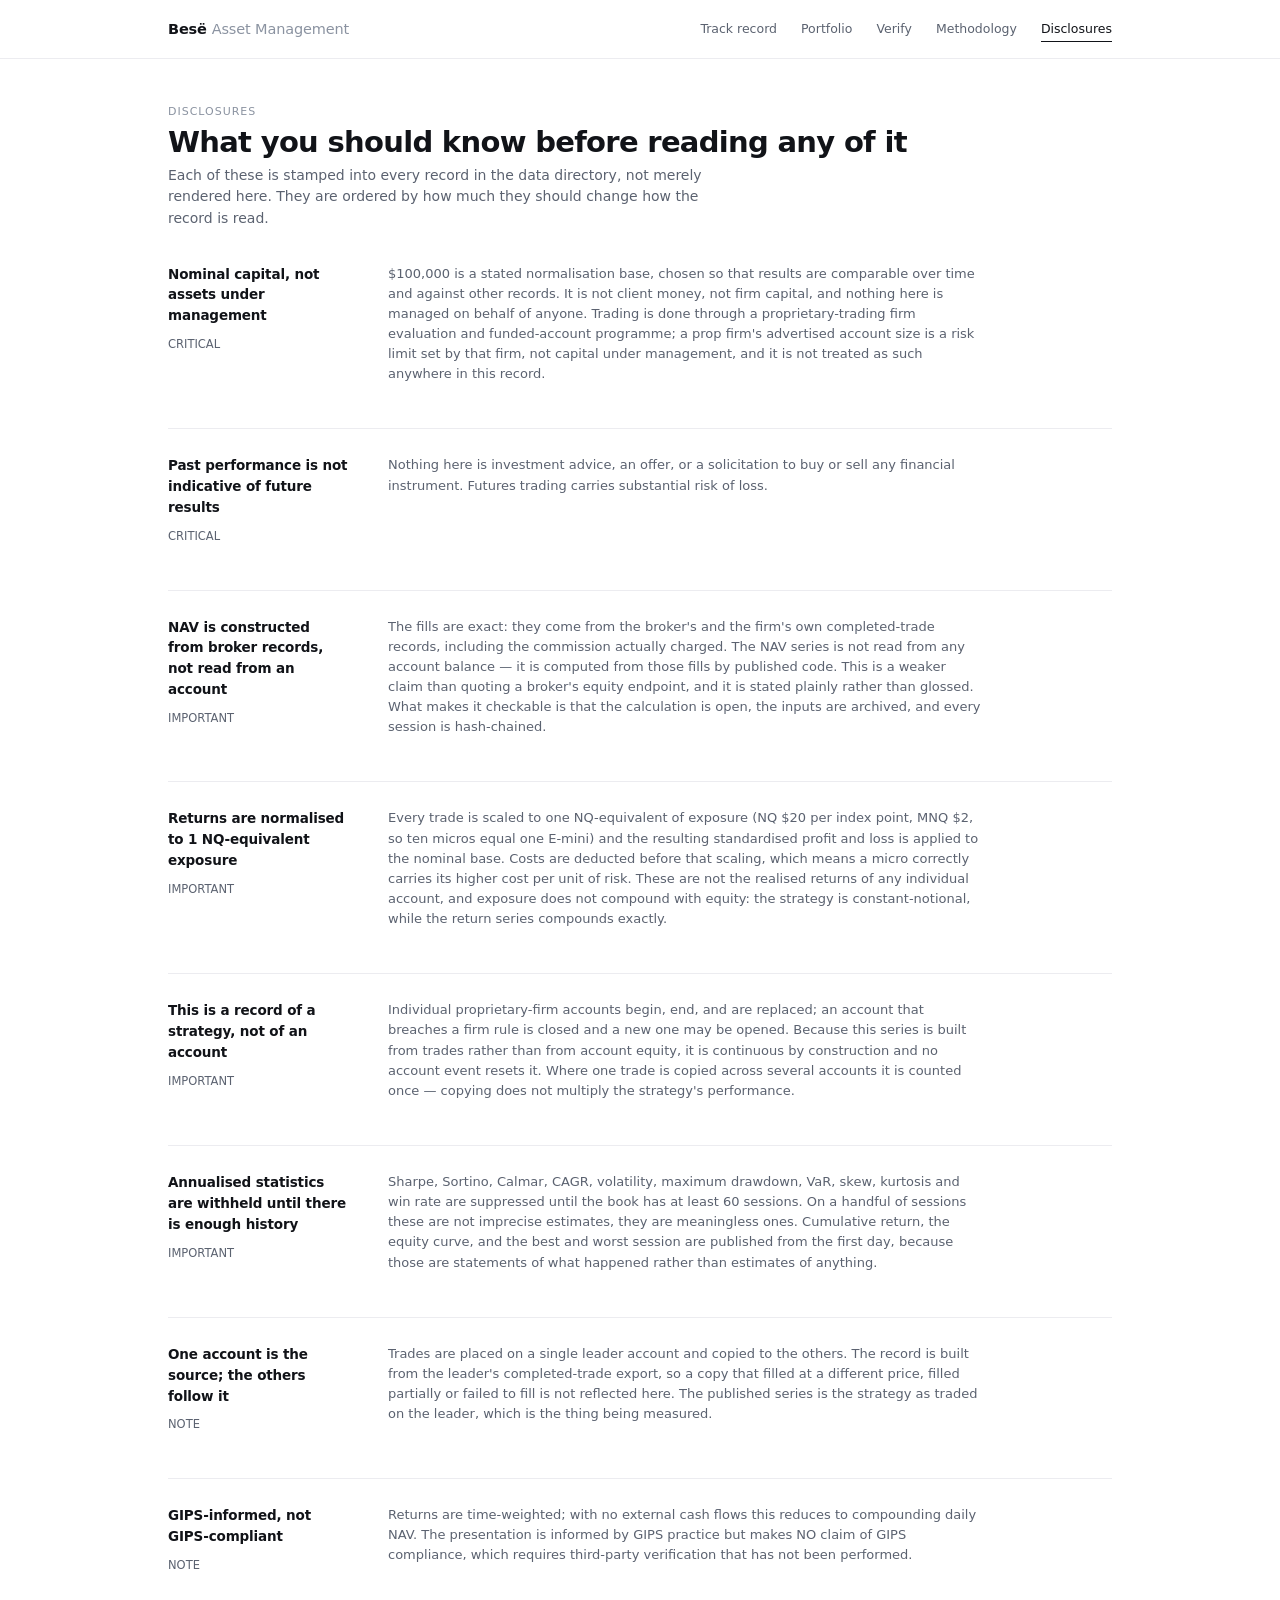
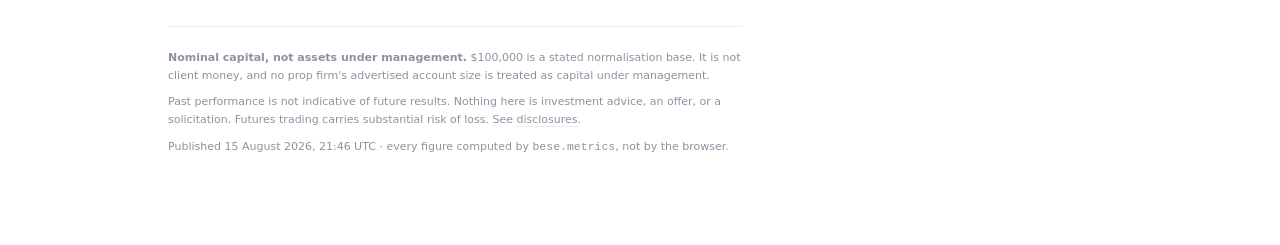
==== docs/disclosures.html @ 8b449eb2 "Besë track record: publisher, metric engine, hash chain, verification and site" ====
<!DOCTYPE html><html lang="en"><head><meta charset="utf-8">
<meta name="viewport" content="width=device-width,initial-scale=1">
<title>Disclosures · Besë Asset Management</title>
<link rel="stylesheet" href="style.css"></head><body>
<header class="top"><div class="in">
<a class="brand" href="index.html">Besë <span>Asset Management</span></a>
<nav><a href="index.html">Track record</a><a href="portfolio.html">Portfolio</a><a href="verify.html">Verify</a><a href="methodology.html">Methodology</a><a href="disclosures.html" class=on>Disclosures</a></nav></div></header>
<div class="wrap">
<p class="eyebrow">Disclosures</p>
<h1>What you should know before reading any of it</h1>
<p class="lede">Each of these is stamped into every record in the data directory,
not merely rendered here. They are ordered by how much they should change how the
record is read.</p>
<section class="blk first"><div class="rail"><h2>Nominal capital, not assets under management</h2><div class="note">CRITICAL</div></div><div class="body"><div class="prose"><p>$100,000 is a stated normalisation base, chosen so that results are comparable over time and against other records. It is not client money, not firm capital, and nothing here is managed on behalf of anyone. Trading is done through a proprietary-trading firm evaluation and funded-account programme; a prop firm&#x27;s advertised account size is a risk limit set by that firm, not capital under management, and it is not treated as such anywhere in this record.</p></div></div></section><section class="blk"><div class="rail"><h2>Past performance is not indicative of future results</h2><div class="note">CRITICAL</div></div><div class="body"><div class="prose"><p>Nothing here is investment advice, an offer, or a solicitation to buy or sell any financial instrument. Futures trading carries substantial risk of loss.</p></div></div></section><section class="blk"><div class="rail"><h2>NAV is constructed from broker records, not read from an account</h2><div class="note">IMPORTANT</div></div><div class="body"><div class="prose"><p>The fills are exact: they come from the broker&#x27;s and the firm&#x27;s own completed-trade records, including the commission actually charged. The NAV series is not read from any account balance — it is computed from those fills by published code. This is a weaker claim than quoting a broker&#x27;s equity endpoint, and it is stated plainly rather than glossed. What makes it checkable is that the calculation is open, the inputs are archived, and every session is hash-chained.</p></div></div></section><section class="blk"><div class="rail"><h2>Returns are normalised to 1 NQ-equivalent exposure</h2><div class="note">IMPORTANT</div></div><div class="body"><div class="prose"><p>Every trade is scaled to one NQ-equivalent of exposure (NQ $20 per index point, MNQ $2, so ten micros equal one E-mini) and the resulting standardised profit and loss is applied to the nominal base. Costs are deducted before that scaling, which means a micro correctly carries its higher cost per unit of risk. These are not the realised returns of any individual account, and exposure does not compound with equity: the strategy is constant-notional, while the return series compounds exactly.</p></div></div></section><section class="blk"><div class="rail"><h2>This is a record of a strategy, not of an account</h2><div class="note">IMPORTANT</div></div><div class="body"><div class="prose"><p>Individual proprietary-firm accounts begin, end, and are replaced; an account that breaches a firm rule is closed and a new one may be opened. Because this series is built from trades rather than from account equity, it is continuous by construction and no account event resets it. Where one trade is copied across several accounts it is counted once — copying does not multiply the strategy&#x27;s performance.</p></div></div></section><section class="blk"><div class="rail"><h2>Annualised statistics are withheld until there is enough history</h2><div class="note">IMPORTANT</div></div><div class="body"><div class="prose"><p>Sharpe, Sortino, Calmar, CAGR, volatility, maximum drawdown, VaR, skew, kurtosis and win rate are suppressed until the book has at least 60 sessions. On a handful of sessions these are not imprecise estimates, they are meaningless ones. Cumulative return, the equity curve, and the best and worst session are published from the first day, because those are statements of what happened rather than estimates of anything.</p></div></div></section><section class="blk"><div class="rail"><h2>One account is the source; the others follow it</h2><div class="note">NOTE</div></div><div class="body"><div class="prose"><p>Trades are placed on a single leader account and copied to the others. The record is built from the leader&#x27;s completed-trade export, so a copy that filled at a different price, filled partially or failed to fill is not reflected here. The published series is the strategy as traded on the leader, which is the thing being measured.</p></div></div></section><section class="blk"><div class="rail"><h2>GIPS-informed, not GIPS-compliant</h2><div class="note">NOTE</div></div><div class="body"><div class="prose"><p>Returns are time-weighted; with no external cash flows this reduces to compounding daily NAV. The presentation is informed by GIPS practice but makes NO claim of GIPS compliance, which requires third-party verification that has not been performed.</p></div></div></section>
<div class="foot">
<p><b>Nominal capital, not assets under management.</b> $100,000 is a stated
normalisation base. It is not client money, and no prop firm's advertised
account size is treated as capital under management.</p>
<p>Past performance is not indicative of future results. Nothing here is
investment advice, an offer, or a solicitation. Futures trading carries
substantial risk of loss. See <a href="disclosures.html">disclosures</a>.</p>
<p>Published 15 August 2026, 21:46 UTC · every figure computed by
<span class="mono">bese.metrics</span>, not by the browser.</p>
</div></div><div class="tip" id="tip"></div><script src="app.js"></script></body></html>
---- docs/style.css ----
:root{color-scheme:light dark;
--bg:#ffffff;--bg-subtle:#fafafa;--fg:#111318;--fg-muted:#5b6270;--fg-faint:#8b93a1;
--hairline:#ececf0;--up:#10814a;--down:#c0392f;--accent:#1b3a6b;--bench:#9aa3b2;
--warn-bg:#f6f6f7;--warn-fg:#3f4450}
@media(prefers-color-scheme:dark){:root{
--bg:#0d0f12;--bg-subtle:#121519;--fg:#eef1f5;--fg-muted:#a2abba;--fg-faint:#6f7889;
--hairline:#23272e;--up:#3ddc97;--down:#ff7a6e;--accent:#9dc0f5;--bench:#616b7c;
--warn-bg:#16181c;--warn-fg:#c7cdd8}}
*{box-sizing:border-box}
body{margin:0;background:var(--bg);color:var(--fg);
font:14px/1.55 system-ui,-apple-system,"Segoe UI",sans-serif;
-webkit-font-smoothing:antialiased;text-rendering:optimizeLegibility}
a{color:inherit;text-decoration:none;border-bottom:1px solid var(--hairline)}
a:hover{border-bottom-color:var(--fg-muted)}
.mono{font-family:ui-monospace,SFMono-Regular,Menlo,monospace;font-size:11.5px}

.top{border-bottom:1px solid var(--hairline);background:var(--bg);
position:sticky;top:0;z-index:5}
.top .in{max-width:1000px;margin:0 auto;padding:0 28px;display:flex;
align-items:center;gap:28px;height:58px}
.brand{font-size:14.5px;font-weight:600;letter-spacing:-.01em;border:0}
.brand span{color:var(--fg-faint);font-weight:400}
.top nav{margin-left:auto;display:flex;gap:24px}
.top nav a{font-size:12.5px;color:var(--fg-muted);border:0;padding:3px 0;
border-bottom:1.5px solid transparent}
.top nav a:hover{color:var(--fg)}
.top nav a.on{color:var(--fg);border-bottom-color:var(--fg)}

.wrap{max-width:1000px;margin:0 auto;padding:44px 28px 80px}
.eyebrow{font-size:11px;letter-spacing:.09em;text-transform:uppercase;
color:var(--fg-faint);margin:0}
h1{font-size:29px;font-weight:600;letter-spacing:-.024em;line-height:1.12;
margin:.4rem 0 .35rem}
.lede{color:var(--fg-muted);font-size:14px;margin:0;max-width:62ch}

/* Two-column section: a heading rail, then the content. One hairline above and
   no box around it. Every block aligns to the same two vertical rules. */
section.blk{display:grid;grid-template-columns:180px 1fr;gap:0 40px;
margin-top:44px;padding-top:26px;border-top:1px solid var(--hairline)}
section.blk.first{border-top:0;margin-top:34px;padding-top:0}
section.blk>.rail h2{font-size:13.5px;font-weight:600;letter-spacing:-.01em;margin:0}
section.blk>.rail .note{margin-top:9px;font-size:11.5px;color:var(--fg-muted);
line-height:1.6}
section.blk>.body{min-width:0}
@media(max-width:800px){section.blk{grid-template-columns:1fr;gap:14px}}

/* KPI: label, big number, note. No border, no ground. */
.kpis{display:grid;grid-template-columns:repeat(4,1fr);gap:30px 26px}
@media(max-width:800px){.kpis{grid-template-columns:repeat(2,1fr)}}
.kpi .k{font-size:11px;color:var(--fg-faint)}
.kpi .v{margin-top:7px;font-size:27px;font-weight:600;letter-spacing:-.025em;
line-height:1;font-variant-numeric:tabular-nums}
.kpi .n{margin-top:7px;font-size:12px;color:var(--fg-faint)}

.chart{width:100%;height:auto;display:block;overflow:visible}
.ax{fill:var(--fg-faint);font-size:10.5px;font-variant-numeric:tabular-nums}
.zero{stroke:var(--hairline);stroke-width:1}
.line{fill:none;stroke:var(--accent);stroke-width:1.6;stroke-linejoin:round;
stroke-linecap:round}
.mark{fill:var(--accent)}
.focus{fill:var(--accent)}
.cross{stroke:var(--hairline);stroke-width:1}
.hit{fill:transparent;cursor:crosshair}
.bar.up{fill:var(--up)}.bar.down{fill:var(--down)}
.val{font-size:10.5px;font-weight:500;font-variant-numeric:tabular-nums;
fill:var(--fg-faint)}
.val.up{fill:var(--up)}.val.down{fill:var(--down)}
.dd-fill{fill:var(--down);fill-opacity:.10}
.dd-line{fill:none;stroke:var(--down);stroke-width:1.4;stroke-linejoin:round}

.ledger{display:grid;grid-template-columns:repeat(2,1fr);gap:2px 44px}
@media(max-width:800px){.ledger{grid-template-columns:1fr}}
.ledger h3{font-size:10px;letter-spacing:.07em;text-transform:uppercase;
color:var(--fg-faint);font-weight:600;margin:18px 0 4px}
.row{display:flex;align-items:baseline;gap:14px;padding:7px 0;
border-bottom:1px solid var(--hairline)}
.row dt{font-size:12.5px;color:var(--fg-muted)}
.row dt small{color:var(--fg-faint);font-size:11px}
.row dd{margin:0 0 0 auto;text-align:right;white-space:nowrap;
font-size:13px;font-variant-numeric:tabular-nums}
.held-inline{font-size:11.5px;color:var(--fg-faint)}
.up{color:var(--up)}.down{color:var(--down)}
svg .up,svg .down{color:inherit}

table{width:100%;border-collapse:collapse;font-size:12px}
th{text-align:left;font-weight:600;font-size:10px;letter-spacing:.07em;
text-transform:uppercase;color:var(--fg-faint);padding:0 10px 7px 0;
border-bottom:1px solid var(--hairline);white-space:nowrap}
td{padding:7px 10px 7px 0;border-bottom:1px solid var(--hairline);
vertical-align:baseline}
td.n,th.n{text-align:right;font-variant-numeric:tabular-nums}
td.dim{color:var(--fg-faint)}td.strong{font-weight:600}
tr.merged td{background:var(--bg-subtle)}
.tag{font-size:10px;color:var(--fg-faint);white-space:nowrap;margin-right:6px}
/* A withheld statistic is not a warning, it is an absence: set apart by ground
   and weight, never by hue. */
.notice{background:var(--warn-bg);color:var(--warn-fg);padding:11px 14px;
font-size:12.5px;line-height:1.6;margin:18px 0 0}
.prose p{color:var(--fg-muted);font-size:13px;max-width:72ch;margin:0 0 11px}
.prose p:last-child{margin-bottom:0}
.prose b,.prose strong{color:var(--fg)}
pre{background:var(--bg-subtle);padding:13px 15px;overflow-x:auto;
font-size:11px;line-height:1.55;
font-family:ui-monospace,SFMono-Regular,Menlo,monospace;margin:0 0 11px}
.empty{color:var(--fg-faint);font-size:12.5px;padding:16px 0}
.foot{border-top:1px solid var(--hairline);margin-top:52px;padding:22px 0 0;
font-size:11px;color:var(--fg-faint);max-width:82ch;line-height:1.65}
.foot p{margin:0 0 8px}
.tip{position:fixed;pointer-events:none;opacity:0;transition:opacity .1s;
background:var(--bg);border:1px solid var(--hairline);padding:8px 11px;
font-size:12px;z-index:9}
.tip b{display:block;font-size:10.5px;color:var(--fg-faint);font-weight:400;
margin-bottom:3px}
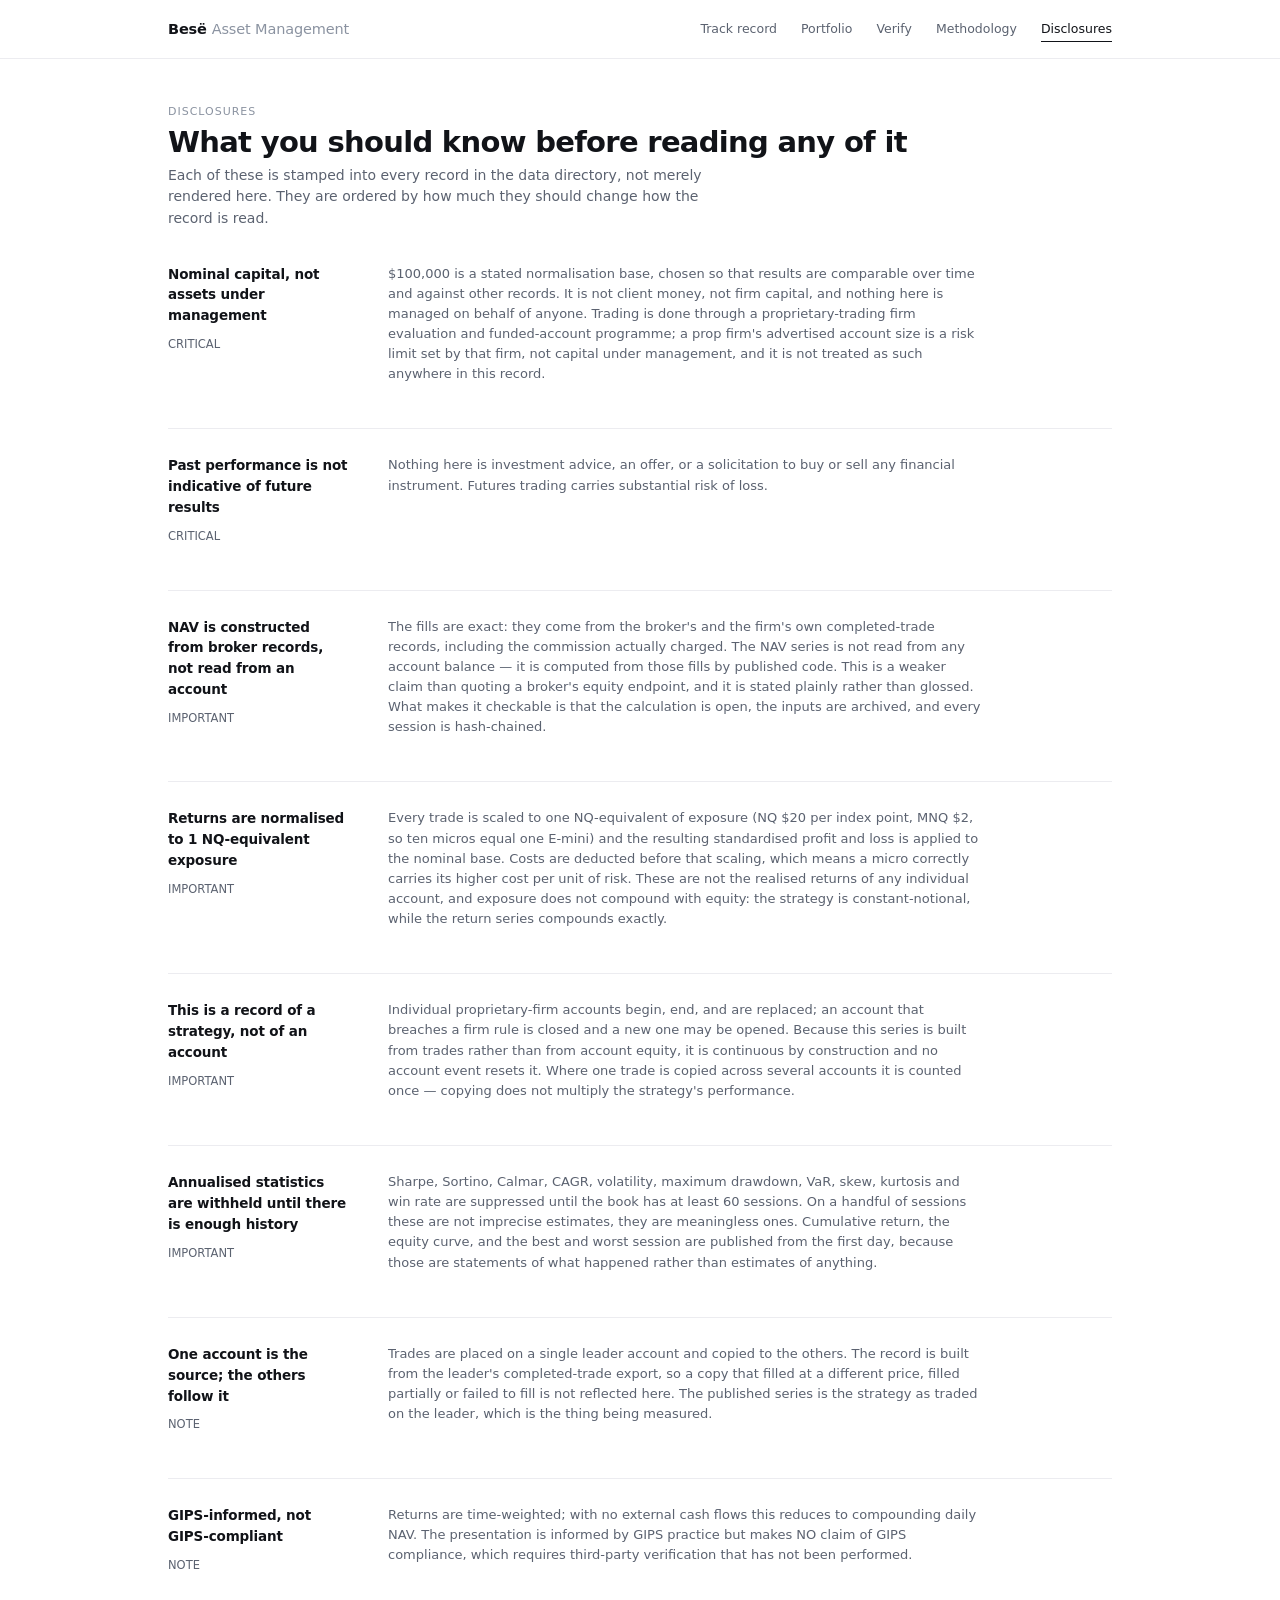
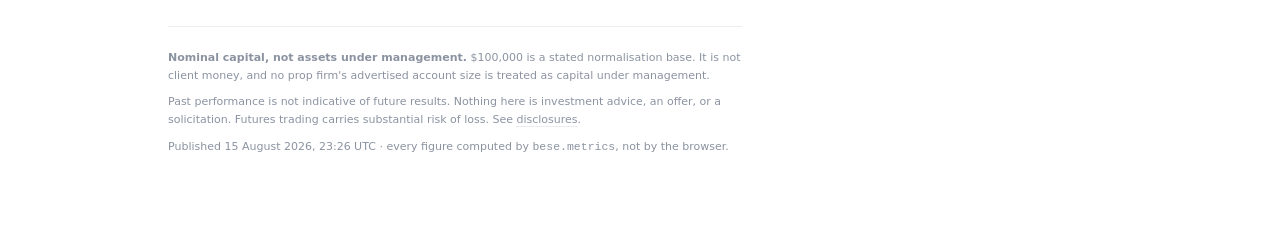
==== commit ccf10e01: "publish 2026-08-14: NAV 101,131.00 (+1.1310%), 13 trades" ====
--- a/docs/disclosures.html
+++ b/docs/disclosures.html
@@ -19,6 +19,6 @@
 <p>Past performance is not indicative of future results. Nothing here is
 investment advice, an offer, or a solicitation. Futures trading carries
 substantial risk of loss. See <a href="disclosures.html">disclosures</a>.</p>
-<p>Published 15 August 2026, 21:46 UTC · every figure computed by
+<p>Published 15 August 2026, 23:26 UTC · every figure computed by
 <span class="mono">bese.metrics</span>, not by the browser.</p>
 </div></div><div class="tip" id="tip"></div><script src="app.js"></script></body></html>
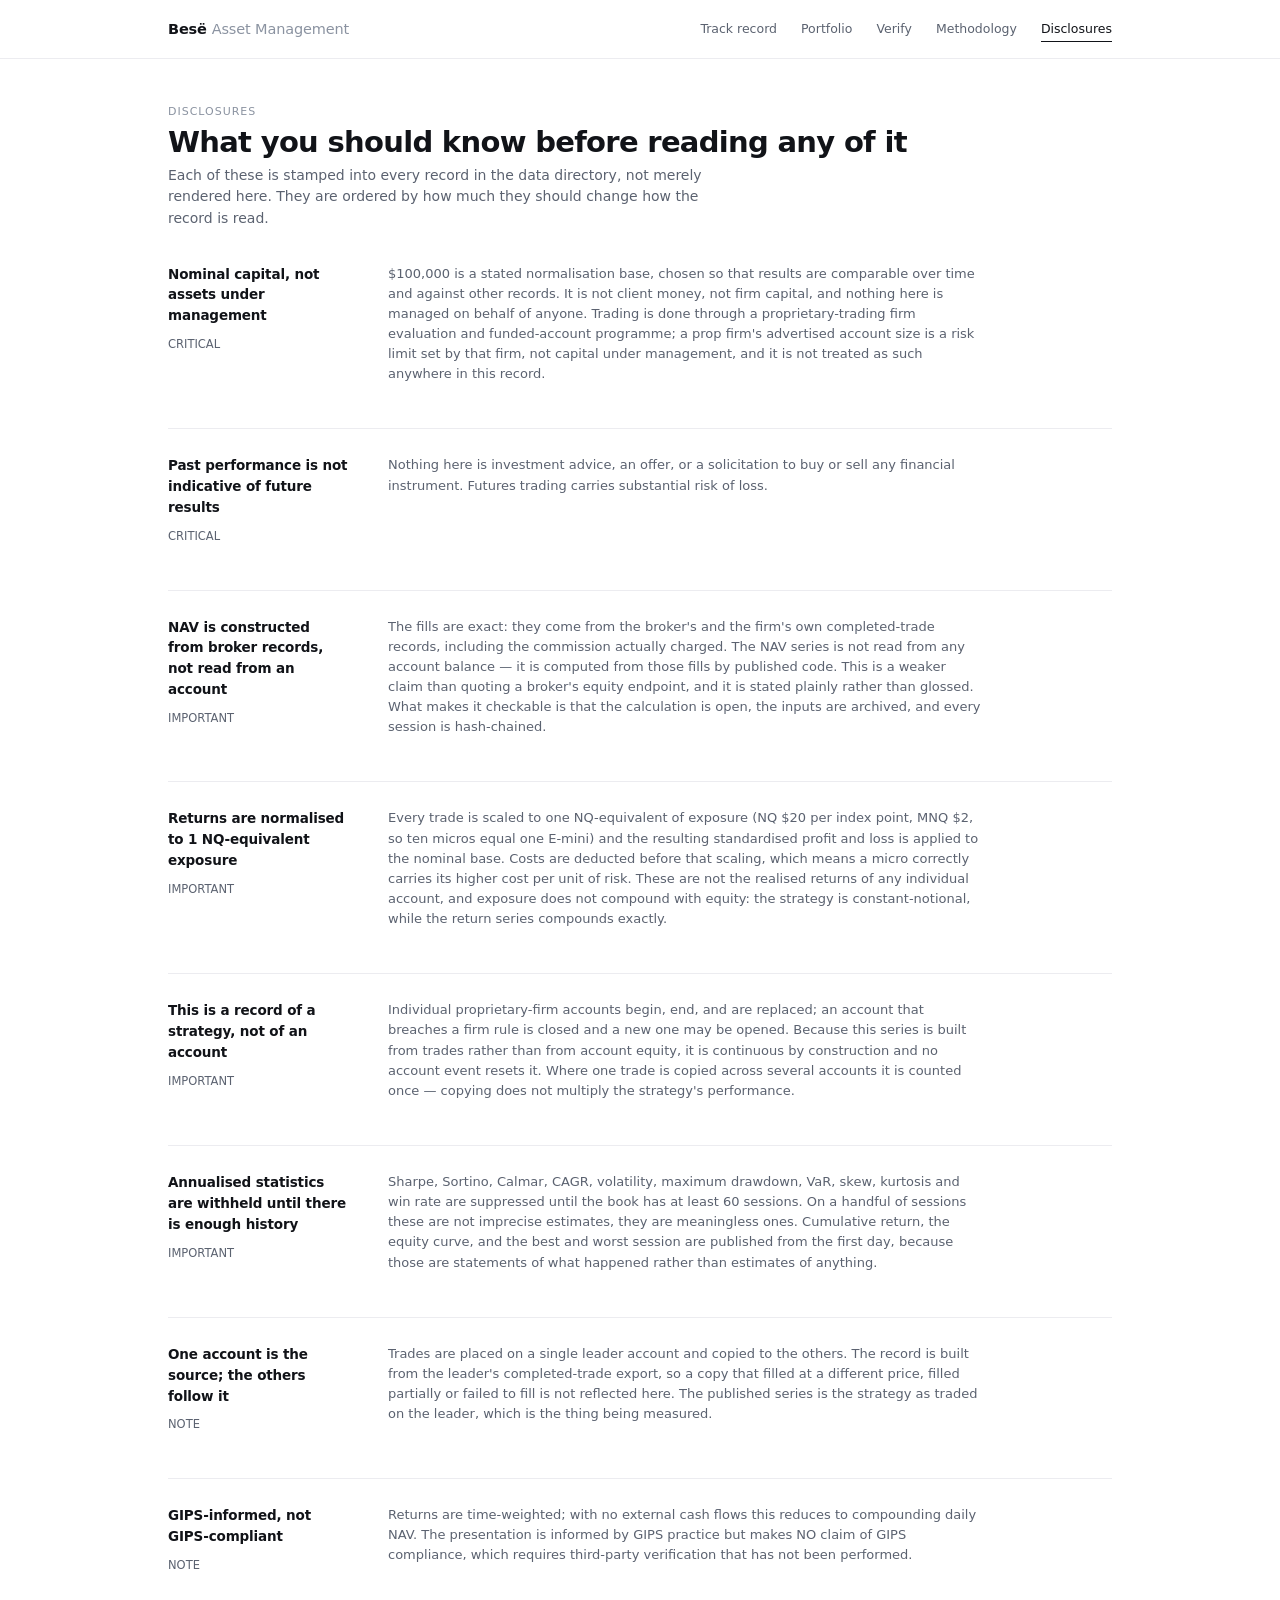
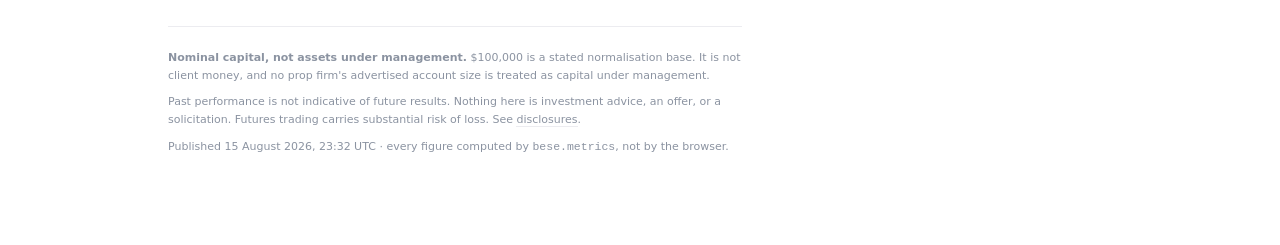
==== commit 55a3fff7: "publish 2026-08-14: NAV 101,131.00 (+1.1310%), 13 trades" ====
--- a/docs/disclosures.html
+++ b/docs/disclosures.html
@@ -19,6 +19,6 @@
 <p>Past performance is not indicative of future results. Nothing here is
 investment advice, an offer, or a solicitation. Futures trading carries
 substantial risk of loss. See <a href="disclosures.html">disclosures</a>.</p>
-<p>Published 15 August 2026, 23:26 UTC · every figure computed by
+<p>Published 15 August 2026, 23:32 UTC · every figure computed by
 <span class="mono">bese.metrics</span>, not by the browser.</p>
 </div></div><div class="tip" id="tip"></div><script src="app.js"></script></body></html>
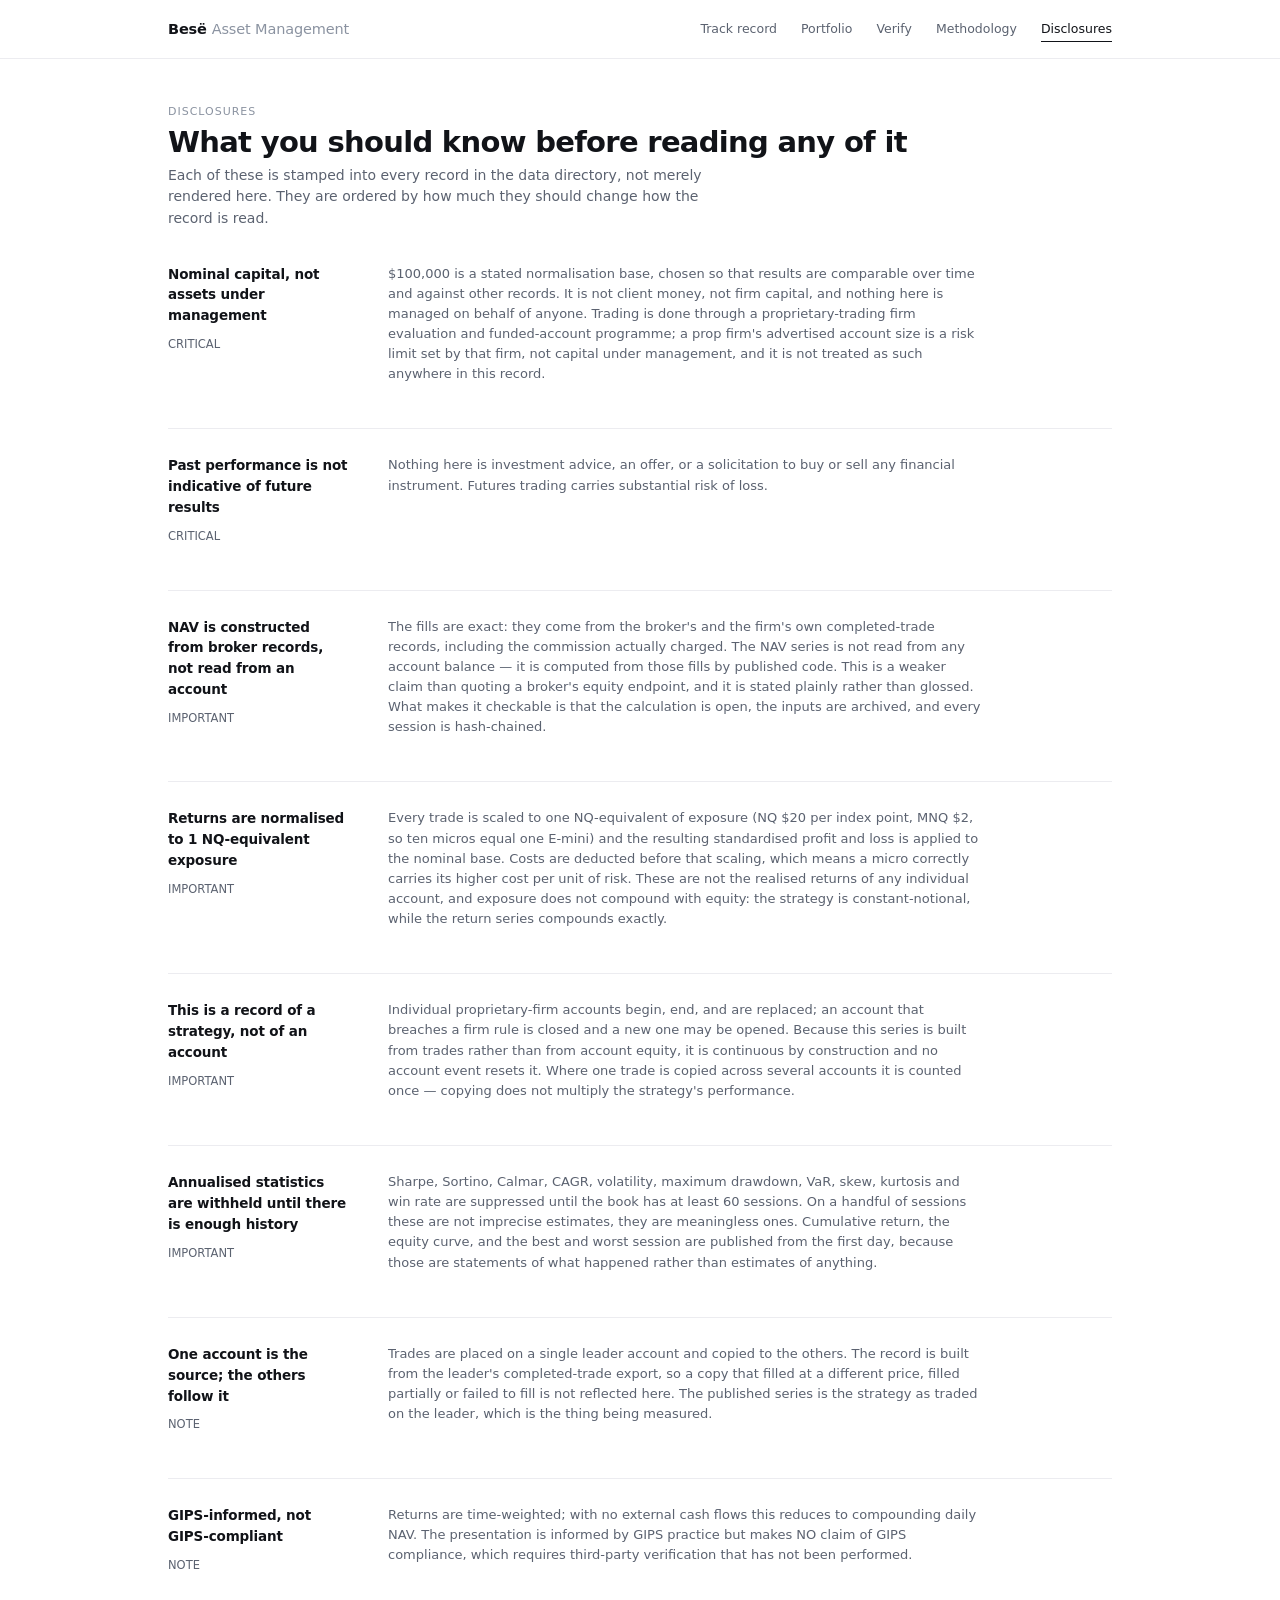
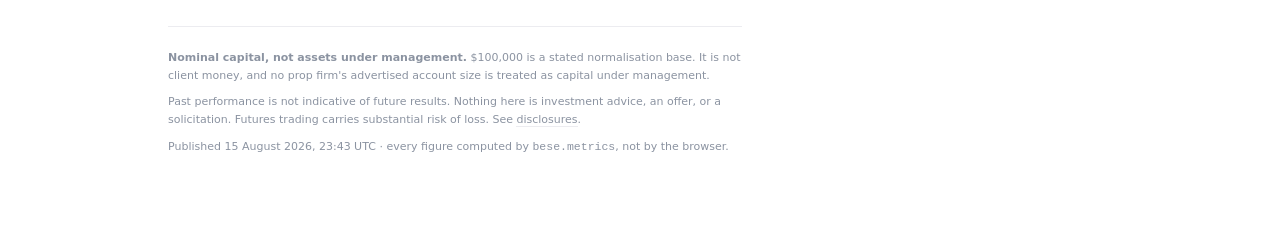
==== commit 0df5c18f: "publish 2026-08-14: NAV 101,131.00 (+1.1310%), 13 trades" ====
--- a/docs/disclosures.html
+++ b/docs/disclosures.html
@@ -19,6 +19,6 @@
 <p>Past performance is not indicative of future results. Nothing here is
 investment advice, an offer, or a solicitation. Futures trading carries
 substantial risk of loss. See <a href="disclosures.html">disclosures</a>.</p>
-<p>Published 15 August 2026, 23:32 UTC · every figure computed by
+<p>Published 15 August 2026, 23:43 UTC · every figure computed by
 <span class="mono">bese.metrics</span>, not by the browser.</p>
 </div></div><div class="tip" id="tip"></div><script src="app.js"></script></body></html>
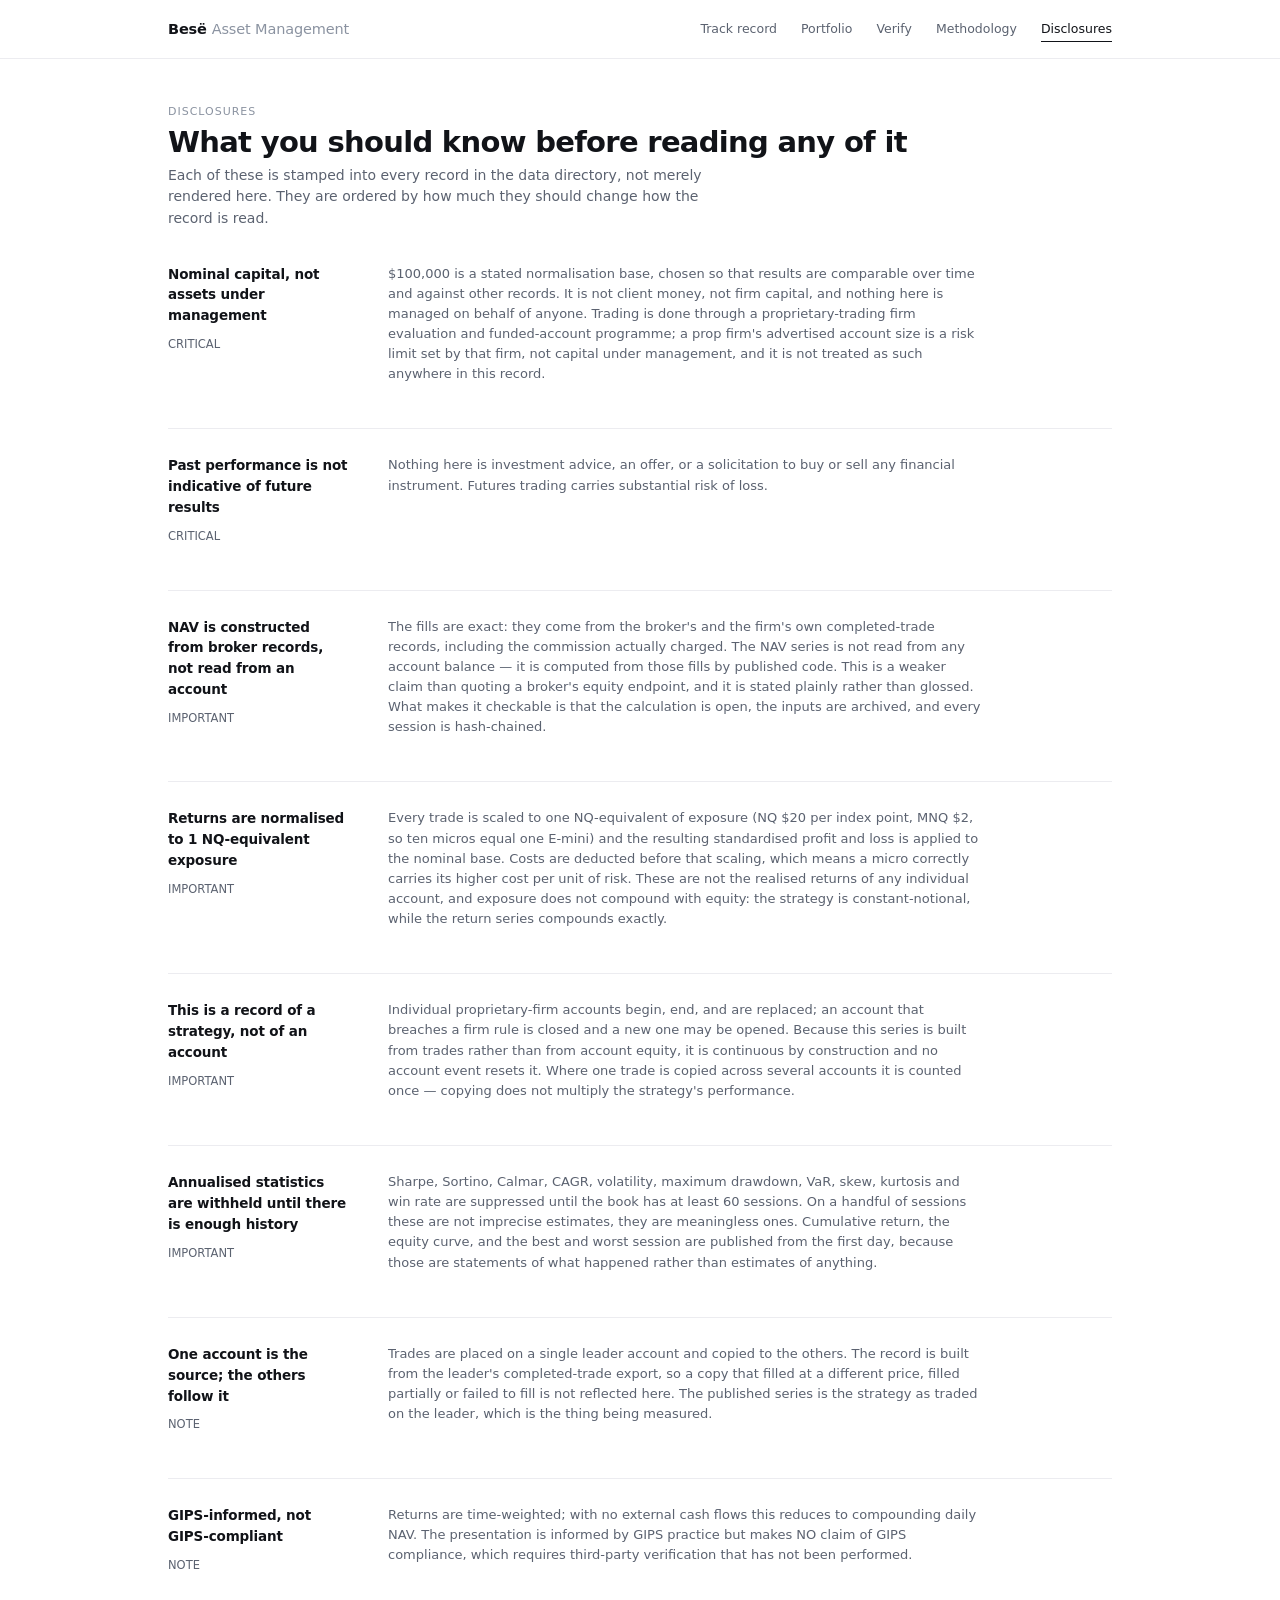
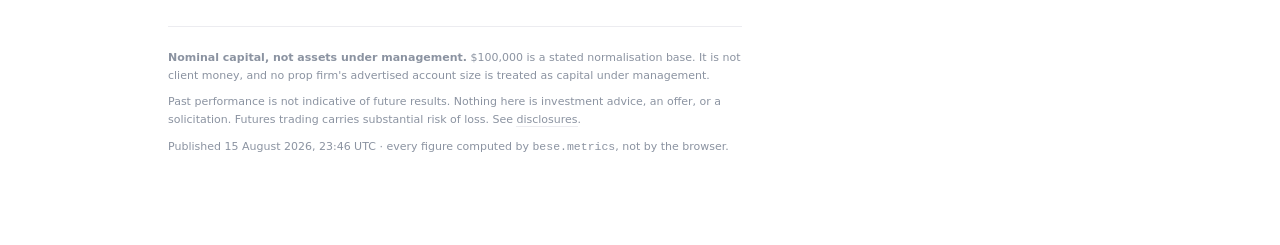
==== commit 8f3b60c2: "publish 2026-08-14: NAV 101,131.00 (+1.1310%), 13 trades" ====
--- a/docs/disclosures.html
+++ b/docs/disclosures.html
@@ -19,6 +19,6 @@
 <p>Past performance is not indicative of future results. Nothing here is
 investment advice, an offer, or a solicitation. Futures trading carries
 substantial risk of loss. See <a href="disclosures.html">disclosures</a>.</p>
-<p>Published 15 August 2026, 23:43 UTC · every figure computed by
+<p>Published 15 August 2026, 23:46 UTC · every figure computed by
 <span class="mono">bese.metrics</span>, not by the browser.</p>
 </div></div><div class="tip" id="tip"></div><script src="app.js"></script></body></html>
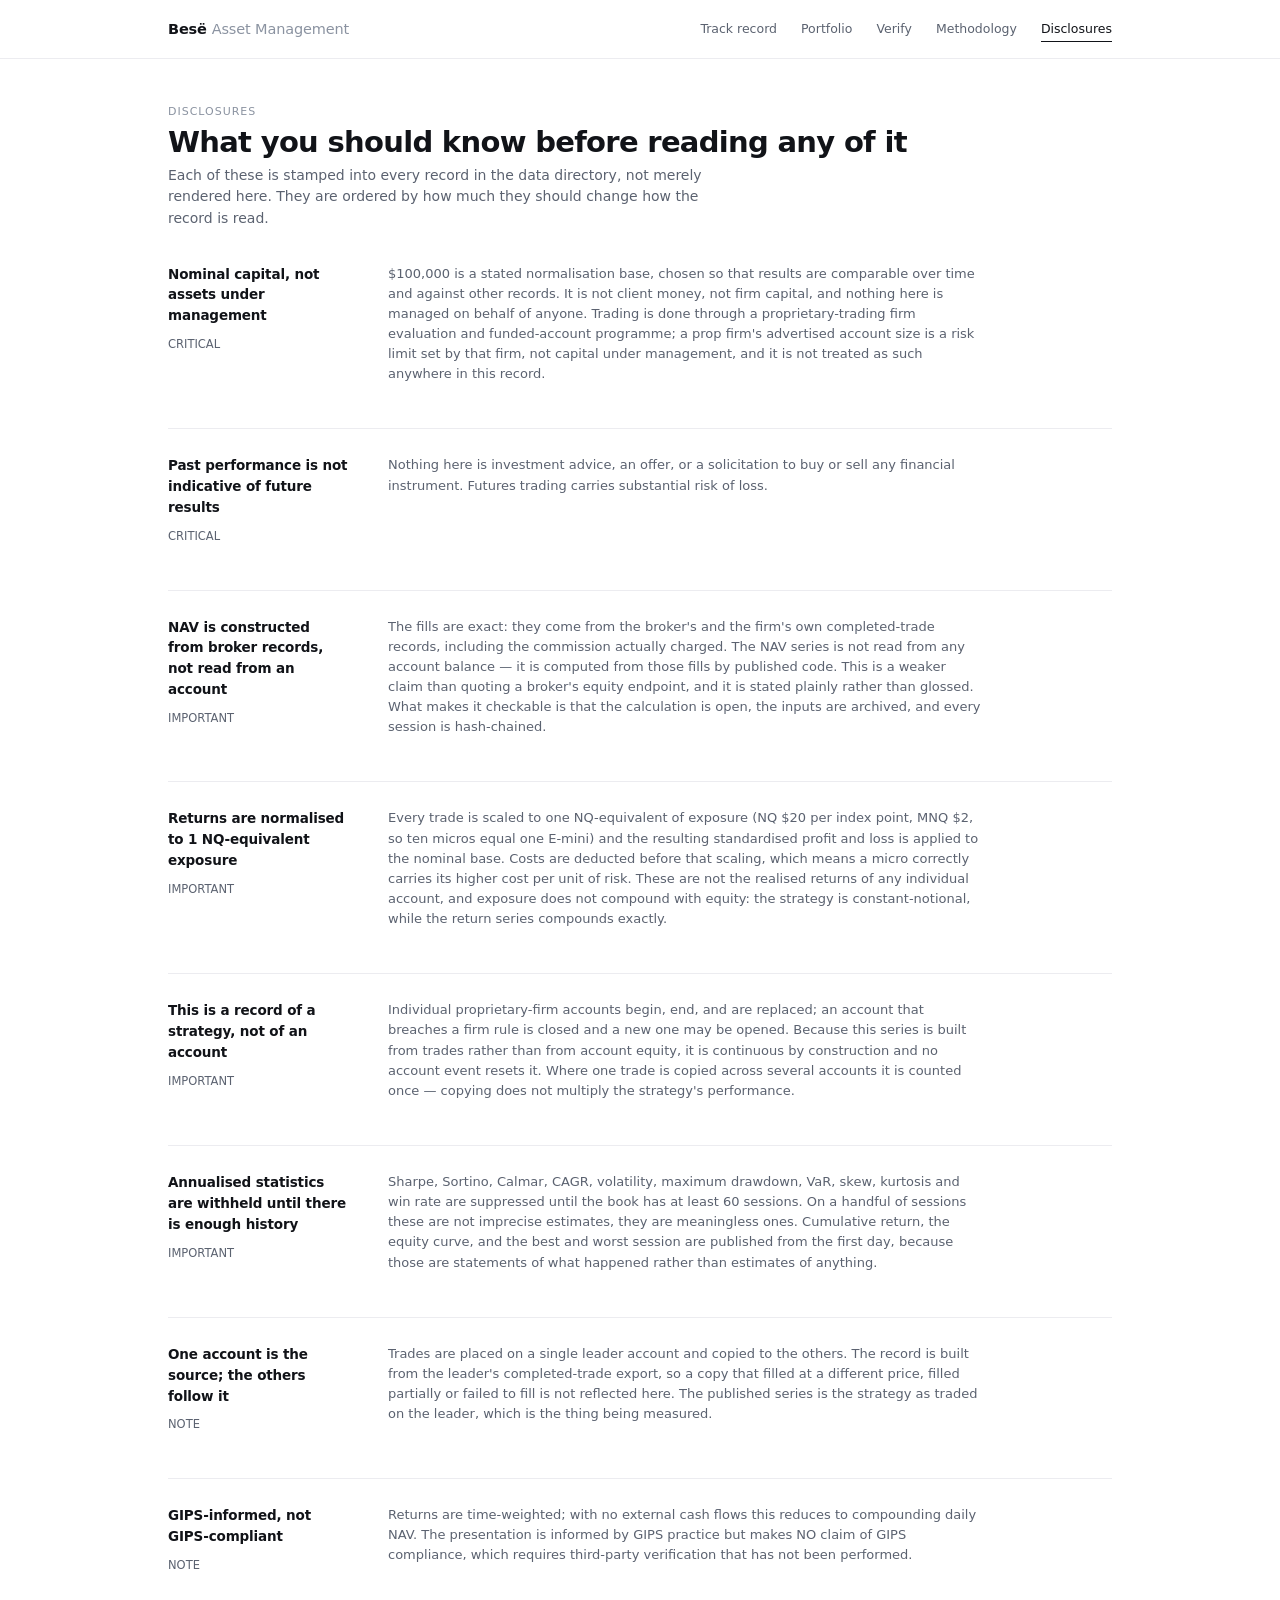
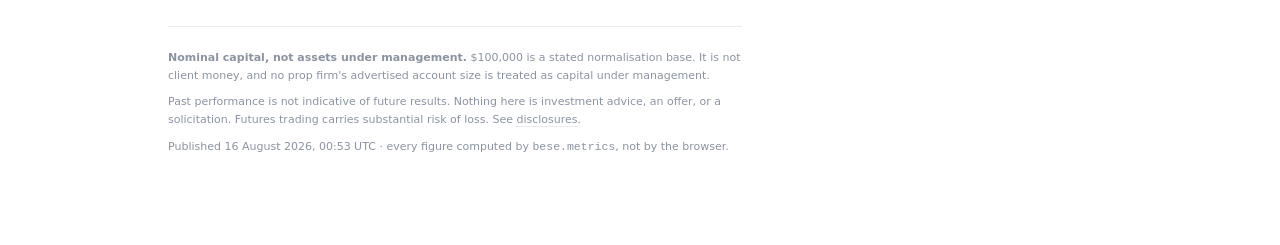
==== commit bed60d7f: "Audit fixes: the chain now covers what the site says it covers" ====
--- a/docs/disclosures.html
+++ b/docs/disclosures.html
@@ -19,6 +19,6 @@
 <p>Past performance is not indicative of future results. Nothing here is
 investment advice, an offer, or a solicitation. Futures trading carries
 substantial risk of loss. See <a href="disclosures.html">disclosures</a>.</p>
-<p>Published 15 August 2026, 23:46 UTC · every figure computed by
+<p>Published 16 August 2026, 00:53 UTC · every figure computed by
 <span class="mono">bese.metrics</span>, not by the browser.</p>
 </div></div><div class="tip" id="tip"></div><script src="app.js"></script></body></html>
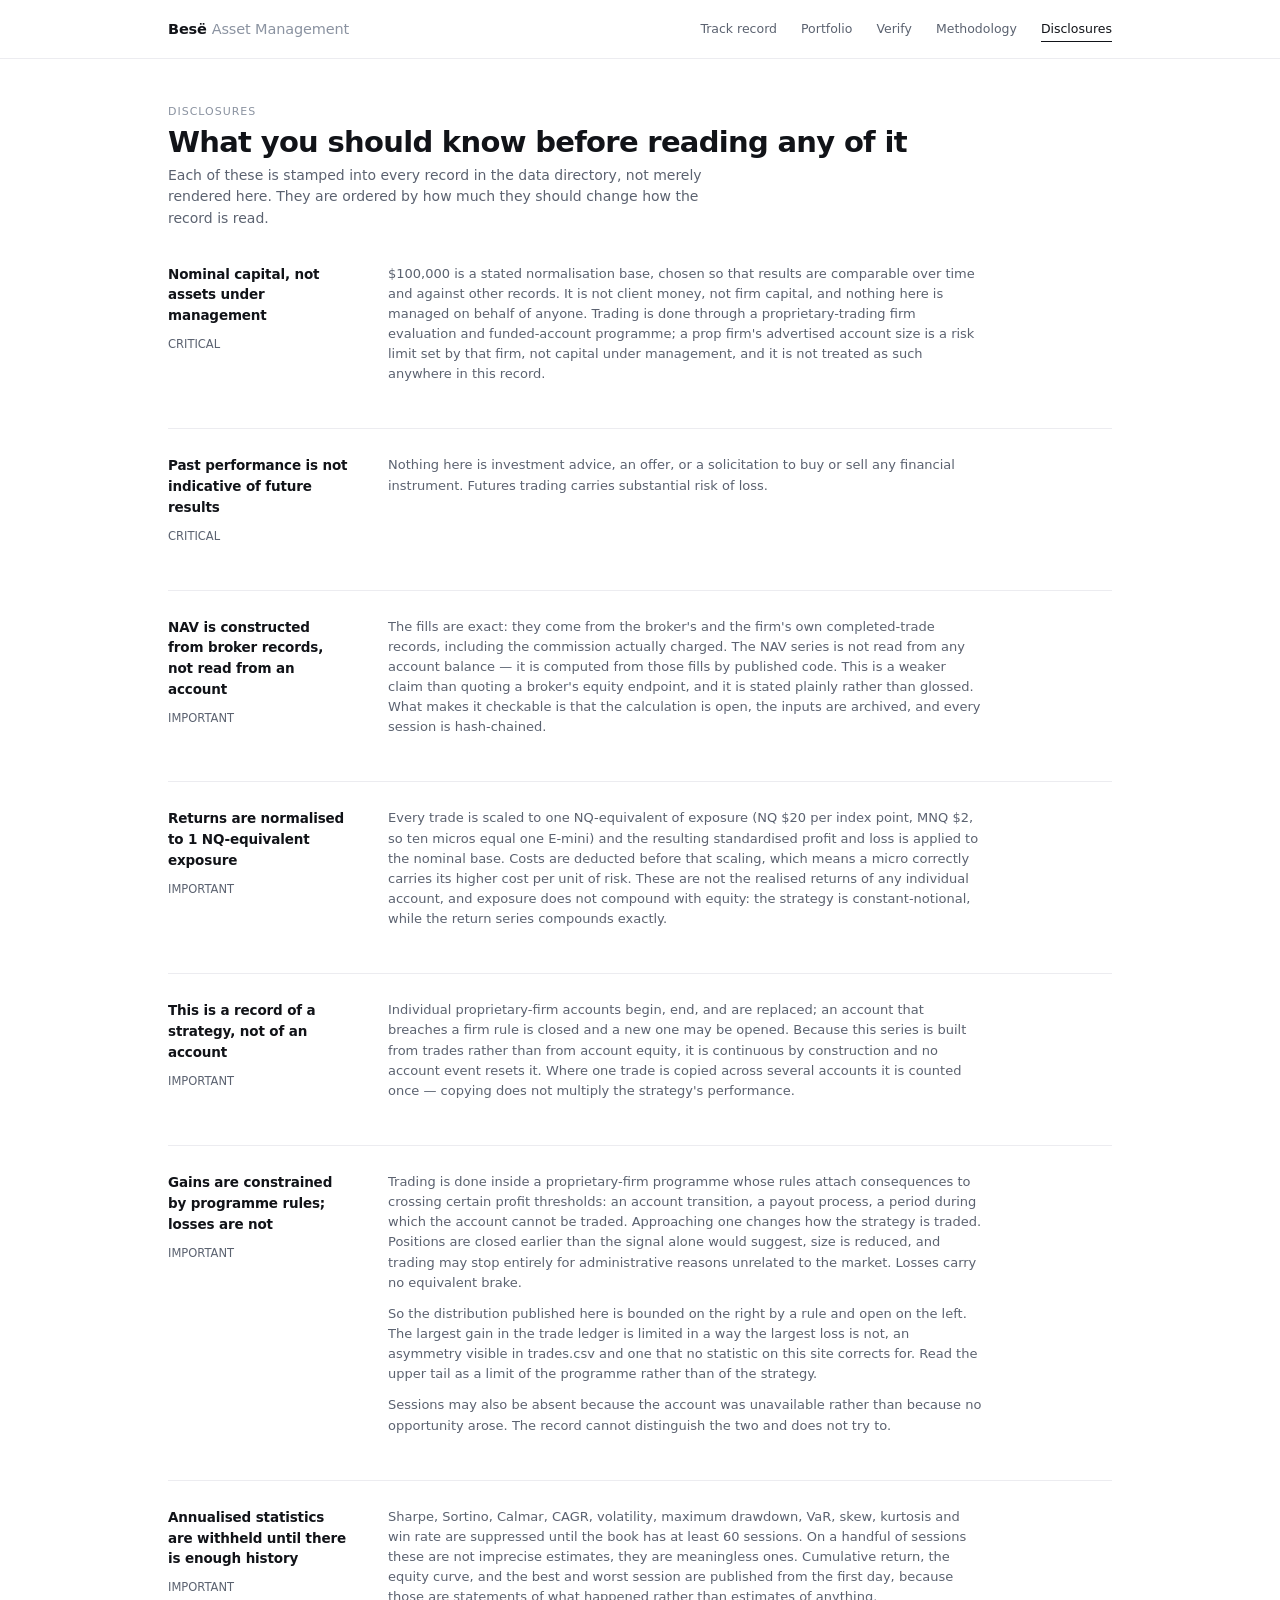
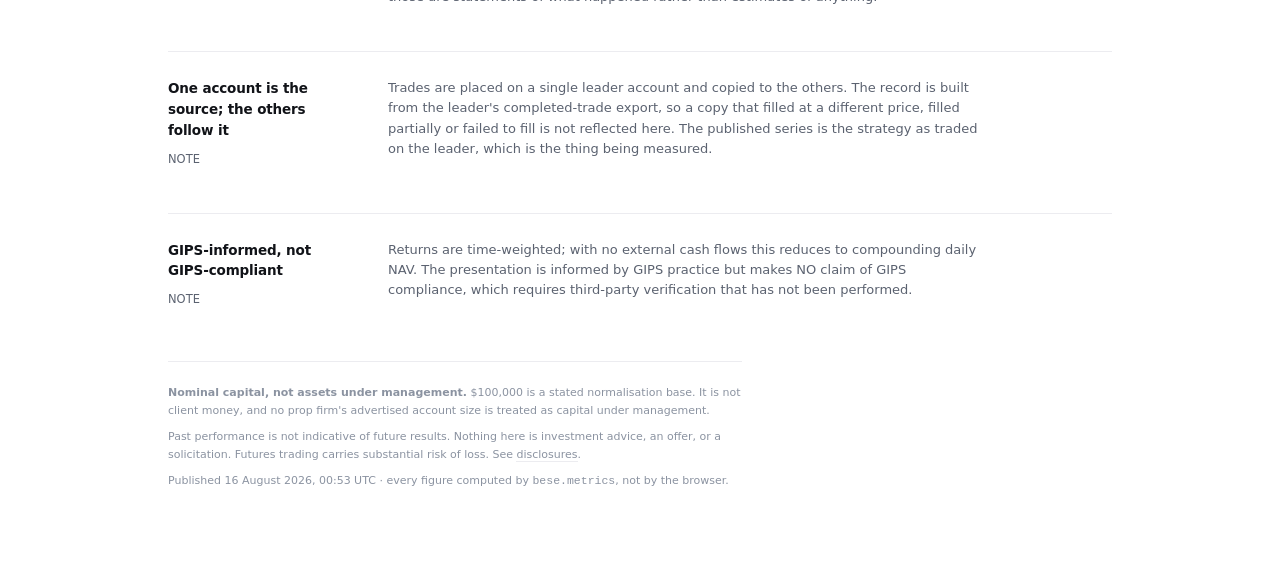
==== commit 6567b75a: "render: rebuild the site from the published record" ====
--- a/docs/disclosures.html
+++ b/docs/disclosures.html
@@ -11,7 +11,7 @@
 <p class="lede">Each of these is stamped into every record in the data directory,
 not merely rendered here. They are ordered by how much they should change how the
 record is read.</p>
-<section class="blk first"><div class="rail"><h2>Nominal capital, not assets under management</h2><div class="note">CRITICAL</div></div><div class="body"><div class="prose"><p>$100,000 is a stated normalisation base, chosen so that results are comparable over time and against other records. It is not client money, not firm capital, and nothing here is managed on behalf of anyone. Trading is done through a proprietary-trading firm evaluation and funded-account programme; a prop firm&#x27;s advertised account size is a risk limit set by that firm, not capital under management, and it is not treated as such anywhere in this record.</p></div></div></section><section class="blk"><div class="rail"><h2>Past performance is not indicative of future results</h2><div class="note">CRITICAL</div></div><div class="body"><div class="prose"><p>Nothing here is investment advice, an offer, or a solicitation to buy or sell any financial instrument. Futures trading carries substantial risk of loss.</p></div></div></section><section class="blk"><div class="rail"><h2>NAV is constructed from broker records, not read from an account</h2><div class="note">IMPORTANT</div></div><div class="body"><div class="prose"><p>The fills are exact: they come from the broker&#x27;s and the firm&#x27;s own completed-trade records, including the commission actually charged. The NAV series is not read from any account balance — it is computed from those fills by published code. This is a weaker claim than quoting a broker&#x27;s equity endpoint, and it is stated plainly rather than glossed. What makes it checkable is that the calculation is open, the inputs are archived, and every session is hash-chained.</p></div></div></section><section class="blk"><div class="rail"><h2>Returns are normalised to 1 NQ-equivalent exposure</h2><div class="note">IMPORTANT</div></div><div class="body"><div class="prose"><p>Every trade is scaled to one NQ-equivalent of exposure (NQ $20 per index point, MNQ $2, so ten micros equal one E-mini) and the resulting standardised profit and loss is applied to the nominal base. Costs are deducted before that scaling, which means a micro correctly carries its higher cost per unit of risk. These are not the realised returns of any individual account, and exposure does not compound with equity: the strategy is constant-notional, while the return series compounds exactly.</p></div></div></section><section class="blk"><div class="rail"><h2>This is a record of a strategy, not of an account</h2><div class="note">IMPORTANT</div></div><div class="body"><div class="prose"><p>Individual proprietary-firm accounts begin, end, and are replaced; an account that breaches a firm rule is closed and a new one may be opened. Because this series is built from trades rather than from account equity, it is continuous by construction and no account event resets it. Where one trade is copied across several accounts it is counted once — copying does not multiply the strategy&#x27;s performance.</p></div></div></section><section class="blk"><div class="rail"><h2>Annualised statistics are withheld until there is enough history</h2><div class="note">IMPORTANT</div></div><div class="body"><div class="prose"><p>Sharpe, Sortino, Calmar, CAGR, volatility, maximum drawdown, VaR, skew, kurtosis and win rate are suppressed until the book has at least 60 sessions. On a handful of sessions these are not imprecise estimates, they are meaningless ones. Cumulative return, the equity curve, and the best and worst session are published from the first day, because those are statements of what happened rather than estimates of anything.</p></div></div></section><section class="blk"><div class="rail"><h2>One account is the source; the others follow it</h2><div class="note">NOTE</div></div><div class="body"><div class="prose"><p>Trades are placed on a single leader account and copied to the others. The record is built from the leader&#x27;s completed-trade export, so a copy that filled at a different price, filled partially or failed to fill is not reflected here. The published series is the strategy as traded on the leader, which is the thing being measured.</p></div></div></section><section class="blk"><div class="rail"><h2>GIPS-informed, not GIPS-compliant</h2><div class="note">NOTE</div></div><div class="body"><div class="prose"><p>Returns are time-weighted; with no external cash flows this reduces to compounding daily NAV. The presentation is informed by GIPS practice but makes NO claim of GIPS compliance, which requires third-party verification that has not been performed.</p></div></div></section>
+<section class="blk first"><div class="rail"><h2>Nominal capital, not assets under management</h2><div class="note">CRITICAL</div></div><div class="body"><div class="prose"><p>$100,000 is a stated normalisation base, chosen so that results are comparable over time and against other records. It is not client money, not firm capital, and nothing here is managed on behalf of anyone. Trading is done through a proprietary-trading firm evaluation and funded-account programme; a prop firm&#x27;s advertised account size is a risk limit set by that firm, not capital under management, and it is not treated as such anywhere in this record.</p></div></div></section><section class="blk"><div class="rail"><h2>Past performance is not indicative of future results</h2><div class="note">CRITICAL</div></div><div class="body"><div class="prose"><p>Nothing here is investment advice, an offer, or a solicitation to buy or sell any financial instrument. Futures trading carries substantial risk of loss.</p></div></div></section><section class="blk"><div class="rail"><h2>NAV is constructed from broker records, not read from an account</h2><div class="note">IMPORTANT</div></div><div class="body"><div class="prose"><p>The fills are exact: they come from the broker&#x27;s and the firm&#x27;s own completed-trade records, including the commission actually charged. The NAV series is not read from any account balance — it is computed from those fills by published code. This is a weaker claim than quoting a broker&#x27;s equity endpoint, and it is stated plainly rather than glossed. What makes it checkable is that the calculation is open, the inputs are archived, and every session is hash-chained.</p></div></div></section><section class="blk"><div class="rail"><h2>Returns are normalised to 1 NQ-equivalent exposure</h2><div class="note">IMPORTANT</div></div><div class="body"><div class="prose"><p>Every trade is scaled to one NQ-equivalent of exposure (NQ $20 per index point, MNQ $2, so ten micros equal one E-mini) and the resulting standardised profit and loss is applied to the nominal base. Costs are deducted before that scaling, which means a micro correctly carries its higher cost per unit of risk. These are not the realised returns of any individual account, and exposure does not compound with equity: the strategy is constant-notional, while the return series compounds exactly.</p></div></div></section><section class="blk"><div class="rail"><h2>This is a record of a strategy, not of an account</h2><div class="note">IMPORTANT</div></div><div class="body"><div class="prose"><p>Individual proprietary-firm accounts begin, end, and are replaced; an account that breaches a firm rule is closed and a new one may be opened. Because this series is built from trades rather than from account equity, it is continuous by construction and no account event resets it. Where one trade is copied across several accounts it is counted once — copying does not multiply the strategy&#x27;s performance.</p></div></div></section><section class="blk"><div class="rail"><h2>Gains are constrained by programme rules; losses are not</h2><div class="note">IMPORTANT</div></div><div class="body"><div class="prose"><p>Trading is done inside a proprietary-firm programme whose rules attach consequences to crossing certain profit thresholds: an account transition, a payout process, a period during which the account cannot be traded. Approaching one changes how the strategy is traded. Positions are closed earlier than the signal alone would suggest, size is reduced, and trading may stop entirely for administrative reasons unrelated to the market. Losses carry no equivalent brake.</p><p>So the distribution published here is bounded on the right by a rule and open on the left. The largest gain in the trade ledger is limited in a way the largest loss is not, an asymmetry visible in trades.csv and one that no statistic on this site corrects for. Read the upper tail as a limit of the programme rather than of the strategy.</p><p>Sessions may also be absent because the account was unavailable rather than because no opportunity arose. The record cannot distinguish the two and does not try to.</p></div></div></section><section class="blk"><div class="rail"><h2>Annualised statistics are withheld until there is enough history</h2><div class="note">IMPORTANT</div></div><div class="body"><div class="prose"><p>Sharpe, Sortino, Calmar, CAGR, volatility, maximum drawdown, VaR, skew, kurtosis and win rate are suppressed until the book has at least 60 sessions. On a handful of sessions these are not imprecise estimates, they are meaningless ones. Cumulative return, the equity curve, and the best and worst session are published from the first day, because those are statements of what happened rather than estimates of anything.</p></div></div></section><section class="blk"><div class="rail"><h2>One account is the source; the others follow it</h2><div class="note">NOTE</div></div><div class="body"><div class="prose"><p>Trades are placed on a single leader account and copied to the others. The record is built from the leader&#x27;s completed-trade export, so a copy that filled at a different price, filled partially or failed to fill is not reflected here. The published series is the strategy as traded on the leader, which is the thing being measured.</p></div></div></section><section class="blk"><div class="rail"><h2>GIPS-informed, not GIPS-compliant</h2><div class="note">NOTE</div></div><div class="body"><div class="prose"><p>Returns are time-weighted; with no external cash flows this reduces to compounding daily NAV. The presentation is informed by GIPS practice but makes NO claim of GIPS compliance, which requires third-party verification that has not been performed.</p></div></div></section>
 <div class="foot">
 <p><b>Nominal capital, not assets under management.</b> $100,000 is a stated
 normalisation base. It is not client money, and no prop firm's advertised
--- a/docs/style.css
+++ b/docs/style.css
@@ -1,10 +1,10 @@
 :root{color-scheme:light dark;
 --bg:#ffffff;--bg-subtle:#fafafa;--fg:#111318;--fg-muted:#5b6270;--fg-faint:#8b93a1;
---hairline:#ececf0;--up:#10814a;--down:#c0392f;--accent:#1b3a6b;--bench:#9aa3b2;
+--hairline:#ececf0;--up:#0d8b7d;--down:#b91c1c;--accent:#1b3a6b;--bench:#9aa3b2;
 --warn-bg:#f6f6f7;--warn-fg:#3f4450}
 @media(prefers-color-scheme:dark){:root{
 --bg:#0d0f12;--bg-subtle:#121519;--fg:#eef1f5;--fg-muted:#a2abba;--fg-faint:#6f7889;
---hairline:#23272e;--up:#3ddc97;--down:#ff7a6e;--accent:#9dc0f5;--bench:#616b7c;
+--hairline:#23272e;--up:#14b8a6;--down:#ff7a6e;--accent:#9dc0f5;--bench:#616b7c;
 --warn-bg:#16181c;--warn-fg:#c7cdd8}}
 *{box-sizing:border-box}
 body{margin:0;background:var(--bg);color:var(--fg);
@@ -53,10 +53,22 @@
 .kpi .n{margin-top:7px;font-size:12px;color:var(--fg-faint)}
 
 .chart{width:100%;height:auto;display:block;overflow:visible}
+.c-narrow{display:none}
 .ax{fill:var(--fg-faint);font-size:10.5px;font-variant-numeric:tabular-nums}
 .zero{stroke:var(--hairline);stroke-width:1}
 .line{fill:none;stroke:var(--accent);stroke-width:1.6;stroke-linejoin:round;
 stroke-linecap:round}
+/* The chain ribbon. One segment per session, a 2px surface gap between them so
+   the links read as separate without a border on each. Anchored segments carry
+   the accent; unanchored ones sit back at hairline weight -- the difference
+   between proven and merely claimed, shown rather than captioned. */
+.strip{display:flex;gap:2px;margin:0 0 9px;height:26px}
+.strip .seg{flex:1 1 0;min-width:2px;background:var(--hairline);border-radius:1px}
+.strip .seg.anchored{background:var(--accent)}
+.strip.compact{height:8px;margin:14px 0 0}
+.strip-ends{display:flex;justify-content:space-between;gap:12px;margin:0 0 20px;
+font-size:11px;color:var(--fg-faint);font-variant-numeric:tabular-nums}
+.strip-ends span:nth-child(2){color:var(--fg-muted)}
 .mark{fill:var(--accent)}
 .focus{fill:var(--accent)}
 .cross{stroke:var(--hairline);stroke-width:1}
@@ -83,6 +95,8 @@
 svg .up,svg .down{color:inherit}
 
 table{width:100%;border-collapse:collapse;font-size:12px}
+.tw{overflow-x:auto;-webkit-overflow-scrolling:touch}
+.tw table{min-width:max-content}
 th{text-align:left;font-weight:600;font-size:10px;letter-spacing:.07em;
 text-transform:uppercase;color:var(--fg-faint);padding:0 10px 7px 0;
 border-bottom:1px solid var(--hairline);white-space:nowrap}
@@ -99,6 +113,47 @@
 .prose p{color:var(--fg-muted);font-size:13px;max-width:72ch;margin:0 0 11px}
 .prose p:last-child{margin-bottom:0}
 .prose b,.prose strong{color:var(--fg)}
+/* The only outbound links on the site. Given a hairline underline like every
+   other link, plus a little more air, so they read as actions rather than as
+   running text. */
+.prose a[href^="http"]{color:var(--accent);
+  border-bottom-color:color-mix(in srgb,var(--accent) 35%,transparent)}
+.prose p.links{display:flex;flex-wrap:wrap;gap:18px;margin-top:16px}
+.prose p.links a{font-size:12.5px;letter-spacing:.01em}
+/* ---------------------------------------------------------------- phones ---
+   Below 640px the two-column section grid has already collapsed; what is left
+   is the header, which ran off the side, and the charts, whose type was being
+   scaled into illegibility. */
+@media(max-width:640px){
+  .wrap{padding:26px 18px 56px}
+  /* Brand on its own line, navigation on the next, scrolled sideways if it
+     does not fit. Wrapping it to two rows instead would push the content of
+     every page down by another line on the smallest screens. */
+  .top .in{flex-direction:column;align-items:stretch;gap:0;height:auto;
+    padding:10px 0 0}
+  .brand{padding:0 18px 8px}
+  .top nav{margin-left:0;flex-wrap:wrap;gap:6px 18px;padding:0 18px 9px}
+  .top nav a{white-space:nowrap;font-size:12px}
+  .c-wide{display:none}
+  .c-narrow{display:block}
+  /* The pointer tooltip is a hover affordance. On a touch screen a tap fires
+     it, then nothing dismisses it, and it covers the very point it describes.
+     The value it carries is already in the tables below. */
+  .hit{display:none}
+  .tip{display:none}
+  .strip{height:22px}
+  /* Three columns of date/count/date will not fit; stack the count under the
+     dates rather than shrinking type below legibility. */
+  .strip-ends{flex-wrap:wrap;row-gap:3px}
+  .strip-ends span:nth-child(2){order:3;flex-basis:100%;text-align:center}
+  .kpi .v{font-size:23px}
+  h1{font-size:29px}
+  pre{font-size:11px;padding:11px 12px}
+  section.blk{padding-top:22px;margin-top:22px}
+}
+@media(max-width:380px){
+  .kpis{grid-template-columns:1fr}
+}
 pre{background:var(--bg-subtle);padding:13px 15px;overflow-x:auto;
 font-size:11px;line-height:1.55;
 font-family:ui-monospace,SFMono-Regular,Menlo,monospace;margin:0 0 11px}
